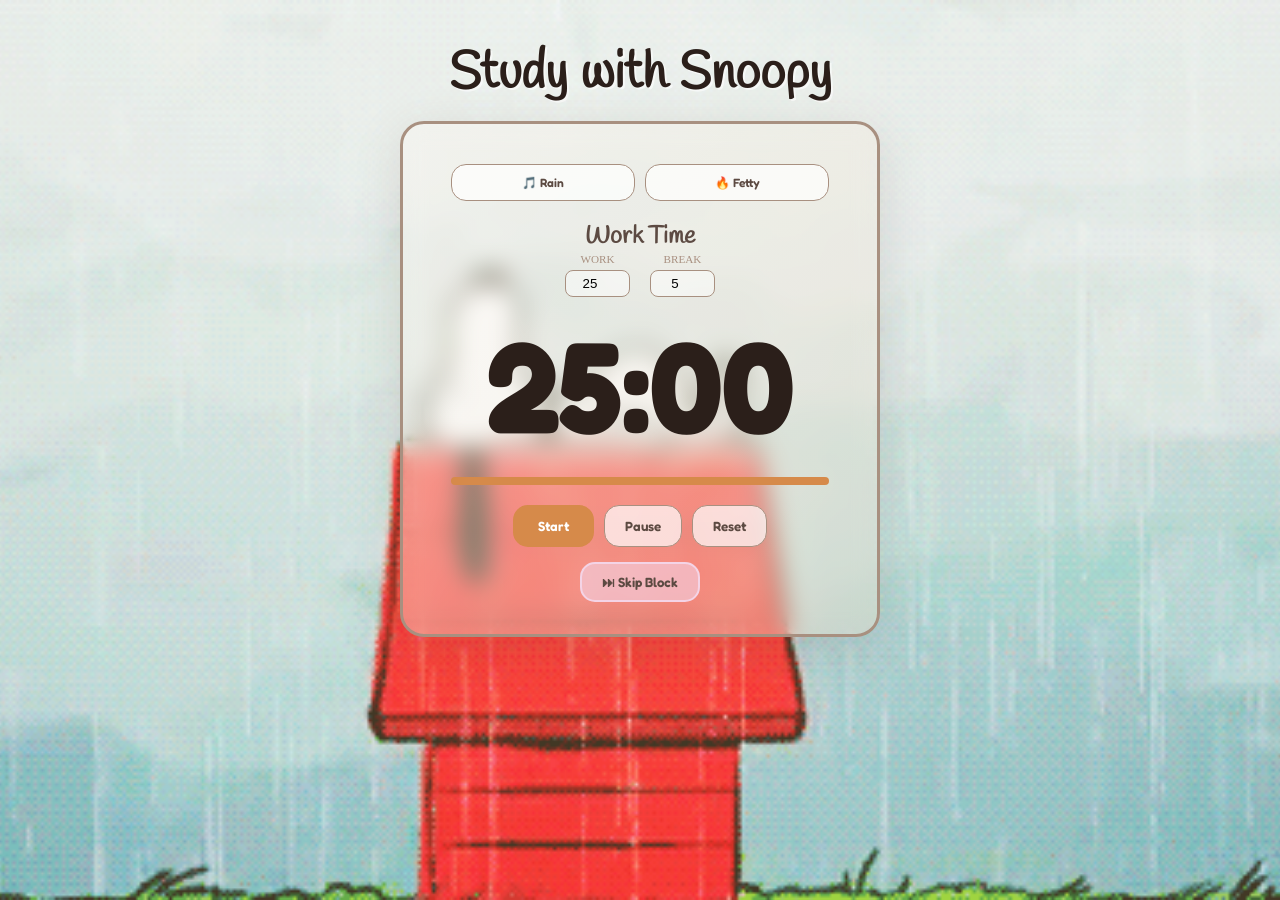
==== index.html @ 2018bc02 "Update index.html" ====
<!DOCTYPE html>
<html lang="en">
<head>
  <meta charset="UTF-8">
  <meta name="viewport" content="width=device-width, initial-scale=1.0">
  <title>Study with Snoopy — Pomodoro</title>
  <link href="https://fonts.googleapis.com/css2?family=Fredoka:wght@400;600;700&family=Handlee&display=swap" rel="stylesheet">
  <style>
    :root {
      --cream: #fdf8f3;
      --warm-tan: #e8dcc8;
      --soft-brown: #a89080;
      --dark-brown: #5c4a42;
      --snoopy-black: #2b1f1a;
      --puppy-pink: #f4d4e6;
      --sky-blue: #b8d8e8;
      --soft-gold: #d4b896;
      --accent-warm: #d68a4a;
      --text-dark: #4a3a32;
      --panel-shadow: rgba(92, 74, 66, 0.15);
    }

    * { box-sizing: border-box; margin: 0; padding: 0; }

    body {
      background-image: url('snoopy_lying_down_gif.gif');
      background-attachment: fixed;
      background-size: cover; 
      background-position: center;
      background-repeat: no-repeat;
    }

    body::before {
      content: '';
      position: fixed;
      inset: 0;
      background: rgba(255, 255, 255, 0.1);
      z-index: 1;
      pointer-events: none;
    }

    .page {
      position: relative;
      z-index: 20;
      display: flex;
      flex-direction: column;
      align-items: center;
      padding: 40px 20px 180px;
      min-height: 100vh;
    }

    .title-banner {
      font-family: 'Handlee', cursive;
      font-size: clamp(1.8rem, 5vw, 3.2rem);
      color: var(--snoopy-black);
      text-align: center;
      margin-bottom: 12px;
      text-shadow: 2px 2px 0 rgba(255, 255, 255, 0.6);
      font-weight: 700;
    }

    /* === TIMER PANEL === */
    .timer-panel {
      background: linear-gradient(135deg, rgba(253, 248, 243, 0.4) 0%, rgba(232, 220, 200, 0.4) 100%);
      border: 3px solid var(--soft-brown);
      border-radius: 24px;
      padding: 40px 48px 32px;
      box-shadow: 0 12px 48px var(--panel-shadow);
      text-align: center;
      width: min(480px, 95vw);
      backdrop-filter: blur(12px);
      -webkit-backdrop-filter: blur(12px);
      position: relative;
      animation: slideUp 0.6s ease-out;
    }

    @keyframes slideUp {
      from { opacity: 0; transform: translateY(20px); }
      to { opacity: 1; transform: translateY(0); }
    }

    .audio-row {
      display: flex;
      gap: 10px;
      margin-bottom: 20px;
    }

    .audio-row .btn {
      flex: 1;
      font-size: 0.75rem;
      padding: 10px 5px;
    }

    .timer-display {
      font-family: 'Fredoka', sans-serif;
      font-size: clamp(5rem, 16vw, 8rem);
      color: var(--snoopy-black);
      font-weight: 700;
      margin: 10px 0;
      font-variant-numeric: tabular-nums;
    }

    .controls {
      display: flex;
      gap: 10px;
      justify-content: center;
      margin-top: 20px;
    }

    .btn {
      font-family: 'Fredoka', sans-serif;
      font-weight: 600;
      border: none;
      border-radius: 15px;
      cursor: pointer;
      transition: all 0.2s ease;
    }

    .btn-primary {
      background: var(--accent-warm);
      color: white;
      padding: 12px 25px;
    }

    .btn-secondary {
      background: rgba(255, 255, 255, 0.7);
      color: var(--dark-brown);
      border: 1px solid var(--soft-brown);
      padding: 12px 20px;
    }

    .btn-skip {
      background: rgba(244, 212, 230, 0.6);
      color: var(--dark-brown);
      border: 2px solid var(--puppy-pink);
      padding: 10px 20px;
      margin-top: 15px;
    }

    .settings-row {
      display: flex;
      justify-content: center;
      gap: 20px;
      margin-bottom: 10px;
    }

    .input-group { display: flex; flex-direction: column; align-items: center; }
    .input-group label { font-size: 0.7rem; text-transform: uppercase; margin-bottom: 5px; color: var(--soft-brown); }
    .input-group input { width: 65px; padding: 5px; text-align: center; border-radius: 8px; border: 1px solid var(--soft-brown); background: rgba(255,255,255,0.5); }

    .progress-track { width: 100%; height: 8px; background: rgba(0,0,0,0.1); border-radius: 10px; margin: 15px 0; overflow: hidden; }
    .progress-fill { height: 100%; background: var(--accent-warm); width: 100%; transition: width 1s linear; }

    /* === GAME PANEL === */
    .game-panel {
      margin-top: 36px;
      background: linear-gradient(135deg, rgba(253, 248, 243, 0.4) 0%, rgba(232, 220, 200, 0.4) 100%);
      border: 3px solid var(--soft-brown);
      border-radius: 24px;
      padding: 24px;
      box-shadow: 0 12px 48px var(--panel-shadow);
      text-align: center;
      width: min(920px, 95vw);
      backdrop-filter: blur(12px);
      -webkit-backdrop-filter: blur(12px);
    }

    .hidden { display: none !important; }
  </style>
</head>
<body>

  <audio id="rain-sound" loop src="rain_sounds"></audio>
  <audio id="fetty-sound" loop src="fetty.mp3"></audio>

  <div class="page">
    <h1 class="title-banner">Study with Snoopy</h1>

    <div class="timer-panel">
      <div class="audio-row">
        <button class="btn btn-secondary" id="rain-btn">🎵 Rain</button>
        <button class="btn btn-secondary" id="fetty-btn">🔥 Fetty</button>
      </div>

      <div class="mode-label" id="mode-text" style="font-family: Handlee; font-weight: bold; font-size: 1.5rem; color: var(--dark-brown);">Work Time</div>

      <div class="settings-row" id="settings">
        <div class="input-group">
          <label>Work</label>
          <input type="number" id="work-input" value="25" min="1">
        </div>
        <div class="input-group">
          <label>Break</label>
          <input type="number" id="break-input" value="5" min="1">
        </div>
      </div>

      <div class="timer-display" id="timer-display">25:00</div>

      <div class="progress-track">
        <div class="progress-fill" id="progress-fill"></div>
      </div>

      <div class="controls">
        <button class="btn btn-primary" id="start-btn">Start</button>
        <button class="btn btn-secondary" id="pause-btn">Pause</button>
        <button class="btn btn-secondary" id="reset-btn">Reset</button>
      </div>

      <button class="btn btn-skip" id="skip-btn">⏭ Skip Block</button>
    </div>

    <div id="game-container" class="game-panel hidden">
      <h2 style="font-family: Handlee; margin-bottom: 15px; color: var(--dark-brown);">Break Time — Play Some Tetris!</h2>
      <iframe src="tetris.html" frameborder="0" width="800" height="850" id="tetris-frame"></iframe>
    </div>
  </div>

  <script>
    let timerInterval;
    let totalSeconds;
    let timeLeft;
    let isWorkMode = true;
    let isRunning = false;

    const display = document.getElementById('timer-display');
    const modeText = document.getElementById('mode-text');
    const workInput = document.getElementById('work-input');
    const breakInput = document.getElementById('break-input');
    const progressFill = document.getElementById('progress-fill');
    const gameContainer = document.getElementById('game-container');
    const settingsContainer = document.getElementById('settings');

    const rainSound = document.getElementById('rain-sound');
    const fettySound = document.getElementById('fetty-sound');
    const rainBtn = document.getElementById('rain-btn');
    const fettyBtn = document.getElementById('fetty-btn');

    function init() {
      totalSeconds = workInput.value * 60;
      timeLeft = totalSeconds;
      updateDisplay();
    }

    function updateDisplay() {
      let m = Math.floor(timeLeft / 60);
      let s = timeLeft % 60;
      display.textContent = `${String(m).padStart(2,'0')}:${String(s).padStart(2,'0')}`;
      const pct = totalSeconds > 0 ? (timeLeft / totalSeconds) * 100 : 0;
      progressFill.style.width = pct + '%';
    }

    function startTimer() {
      if (isRunning) return;
      isRunning = true;
      timerInterval = setInterval(() => {
        if (timeLeft > 0) {
          timeLeft--;
          updateDisplay();
        } else {
          clearInterval(timerInterval);
          isRunning = false;
          switchMode();
        }
      }, 1000);
    }

    function switchMode() {
      isWorkMode = !isWorkMode;
      if (isWorkMode) {
        modeText.textContent = 'Work Time';
        totalSeconds = workInput.value * 60;
        gameContainer.classList.add('hidden');
        settingsContainer.classList.remove('hidden');
      } else {
        modeText.textContent = 'Break Time!';
        totalSeconds = breakInput.value * 60;
        gameContainer.classList.remove('hidden');
        settingsContainer.classList.add('hidden');
      }
      timeLeft = totalSeconds;
      updateDisplay();
      startTimer();
    }

    // Audio Logic
    function toggleAudio(audio, btn, label) {
      if (audio.paused) {
        audio.play();
        btn.textContent = '⏸ ' + label;
        btn.style.background = 'var(--sky-blue)';
      } else {
        audio.pause();
        btn.textContent = '🎵 ' + label;
        btn.style.background = 'rgba(255, 255, 255, 0.7)';
      }
    }

    rainBtn.addEventListener('click', () => toggleAudio(rainSound, rainBtn, 'Rain'));
    fettyBtn.addEventListener('click', () => toggleAudio(fettySound, fettyBtn, 'Fetty'));

    document.getElementById('start-btn').addEventListener('click', startTimer);
    document.getElementById('pause-btn').addEventListener('click', () => { clearInterval(timerInterval); isRunning = false; });
    document.getElementById('reset-btn').addEventListener('click', () => {
      clearInterval(timerInterval);
      isRunning = false;
      timeLeft = isWorkMode ? workInput.value * 60 : breakInput.value * 60;
      totalSeconds = timeLeft;
      updateDisplay();
    });
    document.getElementById('skip-btn').addEventListener('click', () => {
      clearInterval(timerInterval);
      isRunning = false;
      switchMode();
    });

    init();
  </script>
</body>
</html>
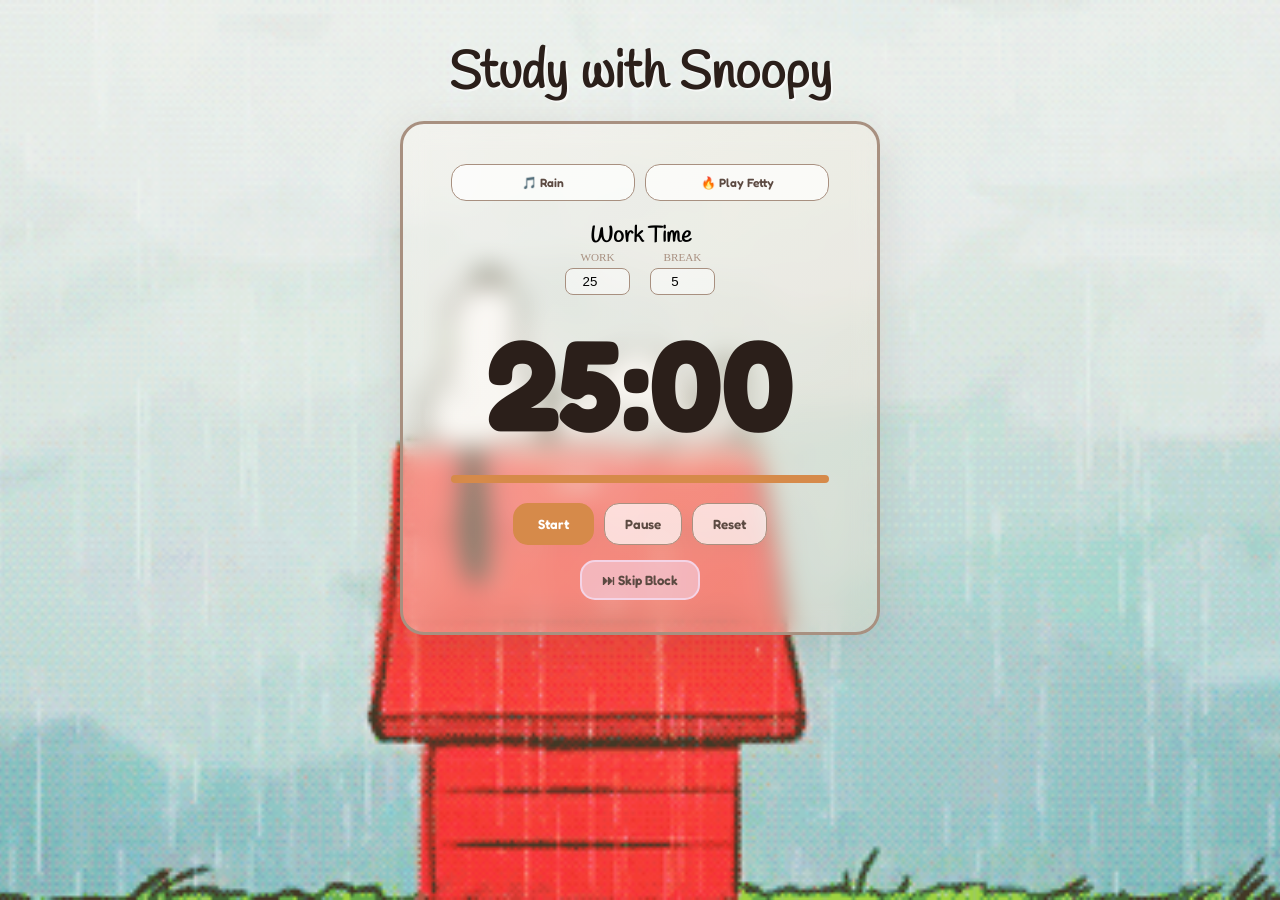
==== commit 7b145d41: "Update index.html" ====
--- a/index.html
+++ b/index.html
@@ -30,6 +30,7 @@
       background-repeat: no-repeat;
     }
 
+    /* Subtle overlay to help contrast */
     body::before {
       content: '';
       position: fixed;
@@ -59,19 +60,28 @@
       font-weight: 700;
     }
 
-    /* === TIMER PANEL === */
-    .timer-panel {
+    /* === PANELS (40% Opacity) === */
+    .timer-panel, .game-panel {
       background: linear-gradient(135deg, rgba(253, 248, 243, 0.4) 0%, rgba(232, 220, 200, 0.4) 100%);
       border: 3px solid var(--soft-brown);
       border-radius: 24px;
-      padding: 40px 48px 32px;
       box-shadow: 0 12px 48px var(--panel-shadow);
       text-align: center;
-      width: min(480px, 95vw);
       backdrop-filter: blur(12px);
       -webkit-backdrop-filter: blur(12px);
       position: relative;
       animation: slideUp 0.6s ease-out;
+    }
+
+    .timer-panel {
+      padding: 40px 48px 32px;
+      width: min(480px, 95vw);
+    }
+
+    .game-panel {
+      margin-top: 36px;
+      padding: 24px;
+      width: min(920px, 95vw);
     }
 
     @keyframes slideUp {
@@ -116,26 +126,9 @@
       transition: all 0.2s ease;
     }
 
-    .btn-primary {
-      background: var(--accent-warm);
-      color: white;
-      padding: 12px 25px;
-    }
-
-    .btn-secondary {
-      background: rgba(255, 255, 255, 0.7);
-      color: var(--dark-brown);
-      border: 1px solid var(--soft-brown);
-      padding: 12px 20px;
-    }
-
-    .btn-skip {
-      background: rgba(244, 212, 230, 0.6);
-      color: var(--dark-brown);
-      border: 2px solid var(--puppy-pink);
-      padding: 10px 20px;
-      margin-top: 15px;
-    }
+    .btn-primary { background: var(--accent-warm); color: white; padding: 12px 25px; }
+    .btn-secondary { background: rgba(255, 255, 255, 0.7); color: var(--dark-brown); border: 1px solid var(--soft-brown); padding: 12px 20px; }
+    .btn-skip { background: rgba(244, 212, 230, 0.6); color: var(--dark-brown); border: 2px solid var(--puppy-pink); padding: 10px 20px; margin-top: 15px; }
 
     .settings-row {
       display: flex;
@@ -150,27 +143,13 @@
 
     .progress-track { width: 100%; height: 8px; background: rgba(0,0,0,0.1); border-radius: 10px; margin: 15px 0; overflow: hidden; }
     .progress-fill { height: 100%; background: var(--accent-warm); width: 100%; transition: width 1s linear; }
-
-    /* === GAME PANEL === */
-    .game-panel {
-      margin-top: 36px;
-      background: linear-gradient(135deg, rgba(253, 248, 243, 0.4) 0%, rgba(232, 220, 200, 0.4) 100%);
-      border: 3px solid var(--soft-brown);
-      border-radius: 24px;
-      padding: 24px;
-      box-shadow: 0 12px 48px var(--panel-shadow);
-      text-align: center;
-      width: min(920px, 95vw);
-      backdrop-filter: blur(12px);
-      -webkit-backdrop-filter: blur(12px);
-    }
 
     .hidden { display: none !important; }
   </style>
 </head>
 <body>
 
-  <audio id="rain-sound" loop src="rain_sounds"></audio>
+  <audio id="rain-sound" loop src="https://www.soundhelix.com/examples/mp3/SoundHelix-Song-1.mp3"></audio>
   <audio id="fetty-sound" loop src="fetty.mp3"></audio>
 
   <div class="page">
@@ -179,19 +158,19 @@
     <div class="timer-panel">
       <div class="audio-row">
         <button class="btn btn-secondary" id="rain-btn">🎵 Rain</button>
-        <button class="btn btn-secondary" id="fetty-btn">🔥 Fetty</button>
-      </div>
-
-      <div class="mode-label" id="mode-text" style="font-family: Handlee; font-weight: bold; font-size: 1.5rem; color: var(--dark-brown);">Work Time</div>
+        <button class="btn btn-secondary" id="fetty-btn">🔥 Play Fetty</button>
+      </div>
+
+      <div class="mode-label" id="mode-text" style="font-family: Handlee; font-weight: bold; font-size: 1.4rem;">Work Time</div>
 
       <div class="settings-row" id="settings">
         <div class="input-group">
           <label>Work</label>
-          <input type="number" id="work-input" value="25" min="1">
+          <input type="number" id="work-input" value="25">
         </div>
         <div class="input-group">
           <label>Break</label>
-          <input type="number" id="break-input" value="5" min="1">
+          <input type="number" id="break-input" value="5">
         </div>
       </div>
 
@@ -211,17 +190,13 @@
     </div>
 
     <div id="game-container" class="game-panel hidden">
-      <h2 style="font-family: Handlee; margin-bottom: 15px; color: var(--dark-brown);">Break Time — Play Some Tetris!</h2>
-      <iframe src="tetris.html" frameborder="0" width="800" height="850" id="tetris-frame"></iframe>
+      <h2 style="font-family: Handlee; margin-bottom: 10px;">Break Time!</h2>
+      <iframe src="tetris.html" id="tetris-frame" frameborder="0" width="800" height="850"></iframe>
     </div>
   </div>
 
   <script>
-    let timerInterval;
-    let totalSeconds;
-    let timeLeft;
-    let isWorkMode = true;
-    let isRunning = false;
+    let timerInterval, totalSeconds, timeLeft, isWorkMode = true, isRunning = false;
 
     const display = document.getElementById('timer-display');
     const modeText = document.getElementById('mode-text');
@@ -236,18 +211,10 @@
     const rainBtn = document.getElementById('rain-btn');
     const fettyBtn = document.getElementById('fetty-btn');
 
-    function init() {
-      totalSeconds = workInput.value * 60;
-      timeLeft = totalSeconds;
-      updateDisplay();
-    }
-
     function updateDisplay() {
-      let m = Math.floor(timeLeft / 60);
-      let s = timeLeft % 60;
+      let m = Math.floor(timeLeft / 60), s = timeLeft % 60;
       display.textContent = `${String(m).padStart(2,'0')}:${String(s).padStart(2,'0')}`;
-      const pct = totalSeconds > 0 ? (timeLeft / totalSeconds) * 100 : 0;
-      progressFill.style.width = pct + '%';
+      progressFill.style.width = (timeLeft / totalSeconds) * 100 + '%';
     }
 
     function startTimer() {
@@ -266,24 +233,27 @@
     }
 
     function switchMode() {
-      isWorkMode = !isWorkMode;
-      if (isWorkMode) {
-        modeText.textContent = 'Work Time';
-        totalSeconds = workInput.value * 60;
-        gameContainer.classList.add('hidden');
-        settingsContainer.classList.remove('hidden');
-      } else {
-        modeText.textContent = 'Break Time!';
-        totalSeconds = breakInput.value * 60;
-        gameContainer.classList.remove('hidden');
-        settingsContainer.classList.add('hidden');
-      }
-      timeLeft = totalSeconds;
-      updateDisplay();
-      startTimer();
-    }
-
-    // Audio Logic
+        isWorkMode = !isWorkMode;
+        const tetrisFrame = document.getElementById('tetris-frame');
+        
+        if (isWorkMode) {
+            modeText.textContent = 'Work Time';
+            totalSeconds = workInput.value * 60;
+            gameContainer.classList.add('hidden');
+            settingsContainer.classList.remove('hidden');
+            // Reset the game source so it's fresh for next time
+            tetrisFrame.src = "tetris.html"; 
+        } else {
+            modeText.textContent = 'Break Time!';
+            totalSeconds = breakInput.value * 60;
+            gameContainer.classList.remove('hidden');
+            settingsContainer.classList.add('hidden');
+        }
+        timeLeft = totalSeconds;
+        updateDisplay();
+        startTimer();
+    }
+
     function toggleAudio(audio, btn, label) {
       if (audio.paused) {
         audio.play();
@@ -297,24 +267,22 @@
     }
 
     rainBtn.addEventListener('click', () => toggleAudio(rainSound, rainBtn, 'Rain'));
-    fettyBtn.addEventListener('click', () => toggleAudio(fettySound, fettyBtn, 'Fetty'));
+    fettyBtn.addEventListener('click', () => toggleAudio(fettySound, fettyBtn, 'Play Fetty'));
 
     document.getElementById('start-btn').addEventListener('click', startTimer);
     document.getElementById('pause-btn').addEventListener('click', () => { clearInterval(timerInterval); isRunning = false; });
     document.getElementById('reset-btn').addEventListener('click', () => {
-      clearInterval(timerInterval);
-      isRunning = false;
+      clearInterval(timerInterval); isRunning = false;
       timeLeft = isWorkMode ? workInput.value * 60 : breakInput.value * 60;
       totalSeconds = timeLeft;
       updateDisplay();
     });
-    document.getElementById('skip-btn').addEventListener('click', () => {
-      clearInterval(timerInterval);
-      isRunning = false;
-      switchMode();
-    });
-
-    init();
+    document.getElementById('skip-btn').addEventListener('click', switchMode);
+
+    // Initial setup
+    totalSeconds = workInput.value * 60;
+    timeLeft = totalSeconds;
+    updateDisplay();
   </script>
 </body>
 </html>
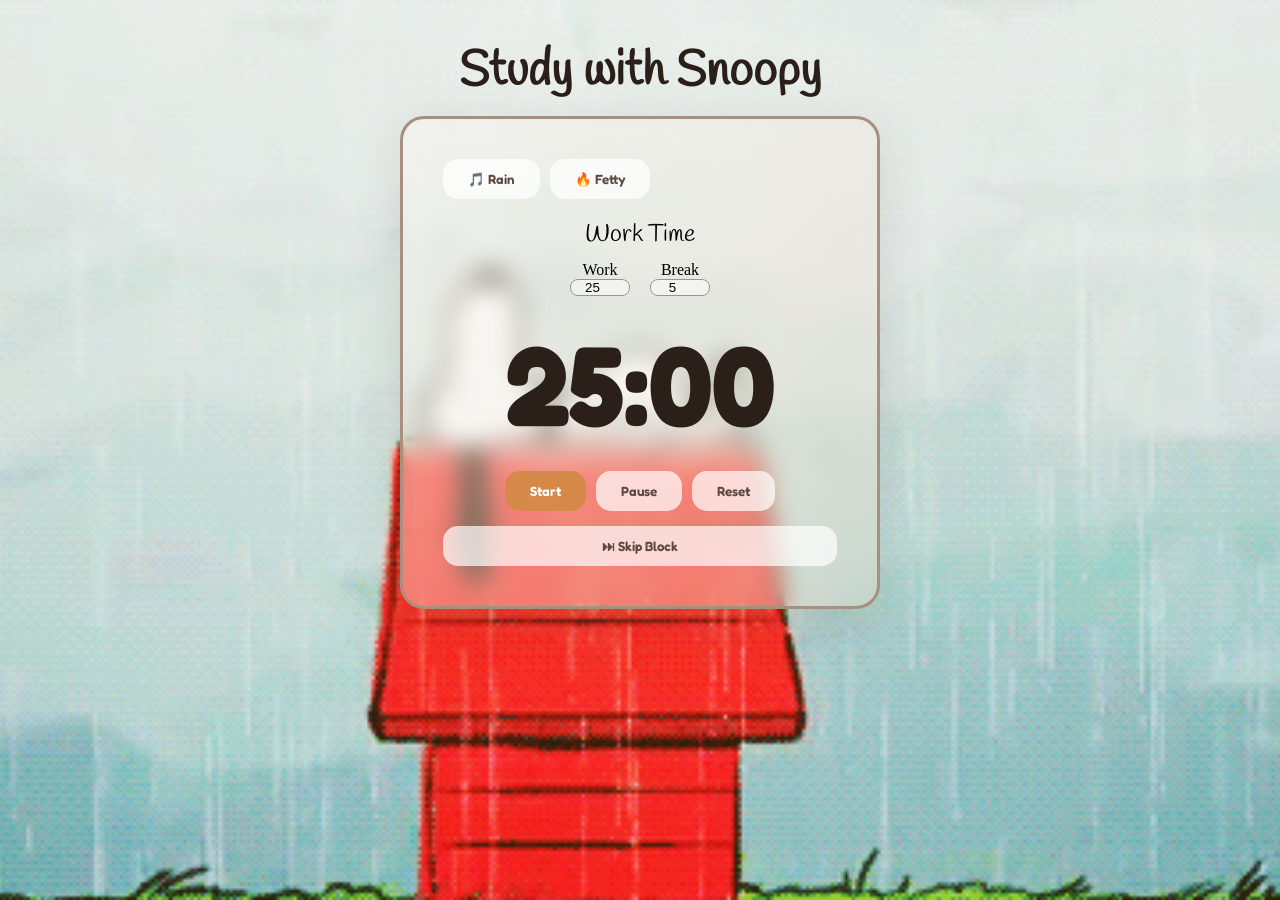
==== commit 1a97aaf9: "Update index.html" ====
--- a/index.html
+++ b/index.html
@@ -7,142 +7,40 @@
   <link href="https://fonts.googleapis.com/css2?family=Fredoka:wght@400;600;700&family=Handlee&display=swap" rel="stylesheet">
   <style>
     :root {
-      --cream: #fdf8f3;
-      --warm-tan: #e8dcc8;
-      --soft-brown: #a89080;
-      --dark-brown: #5c4a42;
-      --snoopy-black: #2b1f1a;
-      --puppy-pink: #f4d4e6;
-      --sky-blue: #b8d8e8;
-      --soft-gold: #d4b896;
-      --accent-warm: #d68a4a;
-      --text-dark: #4a3a32;
-      --panel-shadow: rgba(92, 74, 66, 0.15);
+      --cream: #fdf8f3; --warm-tan: #e8dcc8; --soft-brown: #a89080;
+      --dark-brown: #5c4a42; --snoopy-black: #2b1f1a; --puppy-pink: #f4d4e6;
+      --sky-blue: #b8d8e8; --accent-warm: #d68a4a; --panel-shadow: rgba(92, 74, 66, 0.15);
     }
 
     * { box-sizing: border-box; margin: 0; padding: 0; }
-
     body {
       background-image: url('snoopy_lying_down_gif.gif');
-      background-attachment: fixed;
-      background-size: cover; 
-      background-position: center;
-      background-repeat: no-repeat;
+      background-attachment: fixed; background-size: cover; background-position: center;
     }
 
-    /* Subtle overlay to help contrast */
-    body::before {
-      content: '';
-      position: fixed;
-      inset: 0;
-      background: rgba(255, 255, 255, 0.1);
-      z-index: 1;
-      pointer-events: none;
+    .page { position: relative; z-index: 20; display: flex; flex-direction: column; align-items: center; padding: 40px 20px; min-height: 100vh; }
+    .title-banner { font-family: 'Handlee'; font-size: 3rem; color: var(--snoopy-black); margin-bottom: 12px; }
+
+    /* 40% OPACITY PANELS */
+    .timer-panel, .game-panel {
+      background: linear-gradient(135deg, rgba(253, 248, 243, 0.4) 0%, rgba(232, 220, 200, 0.4) 100%);
+      border: 3px solid var(--soft-brown); border-radius: 24px;
+      backdrop-filter: blur(12px); -webkit-backdrop-filter: blur(12px);
+      box-shadow: 0 12px 48px var(--panel-shadow); text-align: center;
     }
 
-    .page {
-      position: relative;
-      z-index: 20;
-      display: flex;
-      flex-direction: column;
-      align-items: center;
-      padding: 40px 20px 180px;
-      min-height: 100vh;
-    }
+    .timer-panel { padding: 40px; width: 480px; }
+    .game-panel { margin-top: 30px; padding: 20px; width: 900px; }
 
-    .title-banner {
-      font-family: 'Handlee', cursive;
-      font-size: clamp(1.8rem, 5vw, 3.2rem);
-      color: var(--snoopy-black);
-      text-align: center;
-      margin-bottom: 12px;
-      text-shadow: 2px 2px 0 rgba(255, 255, 255, 0.6);
-      font-weight: 700;
-    }
+    .timer-display { font-family: 'Fredoka'; font-size: 7rem; font-weight: 700; color: var(--snoopy-black); }
+    .controls { display: flex; gap: 10px; justify-content: center; margin-top: 20px; }
+    .btn { font-family: 'Fredoka'; font-weight: 600; border: none; border-radius: 15px; cursor: pointer; padding: 12px 25px; }
+    .btn-primary { background: var(--accent-warm); color: white; }
+    .btn-secondary { background: rgba(255,255,255,0.7); color: var(--dark-brown); }
 
-    /* === PANELS (40% Opacity) === */
-    .timer-panel, .game-panel {
-      background: linear-gradient(135deg, rgba(253, 248, 243, 0.4) 0%, rgba(232, 220, 200, 0.4) 100%);
-      border: 3px solid var(--soft-brown);
-      border-radius: 24px;
-      box-shadow: 0 12px 48px var(--panel-shadow);
-      text-align: center;
-      backdrop-filter: blur(12px);
-      -webkit-backdrop-filter: blur(12px);
-      position: relative;
-      animation: slideUp 0.6s ease-out;
-    }
-
-    .timer-panel {
-      padding: 40px 48px 32px;
-      width: min(480px, 95vw);
-    }
-
-    .game-panel {
-      margin-top: 36px;
-      padding: 24px;
-      width: min(920px, 95vw);
-    }
-
-    @keyframes slideUp {
-      from { opacity: 0; transform: translateY(20px); }
-      to { opacity: 1; transform: translateY(0); }
-    }
-
-    .audio-row {
-      display: flex;
-      gap: 10px;
-      margin-bottom: 20px;
-    }
-
-    .audio-row .btn {
-      flex: 1;
-      font-size: 0.75rem;
-      padding: 10px 5px;
-    }
-
-    .timer-display {
-      font-family: 'Fredoka', sans-serif;
-      font-size: clamp(5rem, 16vw, 8rem);
-      color: var(--snoopy-black);
-      font-weight: 700;
-      margin: 10px 0;
-      font-variant-numeric: tabular-nums;
-    }
-
-    .controls {
-      display: flex;
-      gap: 10px;
-      justify-content: center;
-      margin-top: 20px;
-    }
-
-    .btn {
-      font-family: 'Fredoka', sans-serif;
-      font-weight: 600;
-      border: none;
-      border-radius: 15px;
-      cursor: pointer;
-      transition: all 0.2s ease;
-    }
-
-    .btn-primary { background: var(--accent-warm); color: white; padding: 12px 25px; }
-    .btn-secondary { background: rgba(255, 255, 255, 0.7); color: var(--dark-brown); border: 1px solid var(--soft-brown); padding: 12px 20px; }
-    .btn-skip { background: rgba(244, 212, 230, 0.6); color: var(--dark-brown); border: 2px solid var(--puppy-pink); padding: 10px 20px; margin-top: 15px; }
-
-    .settings-row {
-      display: flex;
-      justify-content: center;
-      gap: 20px;
-      margin-bottom: 10px;
-    }
-
+    .settings-row { display: flex; justify-content: center; gap: 20px; margin-bottom: 20px; }
     .input-group { display: flex; flex-direction: column; align-items: center; }
-    .input-group label { font-size: 0.7rem; text-transform: uppercase; margin-bottom: 5px; color: var(--soft-brown); }
-    .input-group input { width: 65px; padding: 5px; text-align: center; border-radius: 8px; border: 1px solid var(--soft-brown); background: rgba(255,255,255,0.5); }
-
-    .progress-track { width: 100%; height: 8px; background: rgba(0,0,0,0.1); border-radius: 10px; margin: 15px 0; overflow: hidden; }
-    .progress-fill { height: 100%; background: var(--accent-warm); width: 100%; transition: width 1s linear; }
+    .input-group input { width: 60px; text-align: center; border-radius: 8px; border: 1px solid var(--soft-brown); background: rgba(255,255,255,0.5); }
 
     .hidden { display: none !important; }
   </style>
@@ -156,93 +54,56 @@
     <h1 class="title-banner">Study with Snoopy</h1>
 
     <div class="timer-panel">
-      <div class="audio-row">
+      <div style="display:flex; gap:10px; margin-bottom:20px;">
         <button class="btn btn-secondary" id="rain-btn">🎵 Rain</button>
-        <button class="btn btn-secondary" id="fetty-btn">🔥 Play Fetty</button>
+        <button class="btn btn-secondary" id="fetty-btn">🔥 Fetty</button>
       </div>
 
-      <div class="mode-label" id="mode-text" style="font-family: Handlee; font-weight: bold; font-size: 1.4rem;">Work Time</div>
+      <div id="mode-text" style="font-family:Handlee; font-size:1.5rem; margin-bottom:10px;">Work Time</div>
 
       <div class="settings-row" id="settings">
-        <div class="input-group">
-          <label>Work</label>
-          <input type="number" id="work-input" value="25">
-        </div>
-        <div class="input-group">
-          <label>Break</label>
-          <input type="number" id="break-input" value="5">
-        </div>
+        <div class="input-group"><label>Work</label><input type="number" id="work-input" value="25"></div>
+        <div class="input-group"><label>Break</label><input type="number" id="break-input" value="5"></div>
       </div>
 
       <div class="timer-display" id="timer-display">25:00</div>
-
-      <div class="progress-track">
-        <div class="progress-fill" id="progress-fill"></div>
-      </div>
 
       <div class="controls">
         <button class="btn btn-primary" id="start-btn">Start</button>
         <button class="btn btn-secondary" id="pause-btn">Pause</button>
         <button class="btn btn-secondary" id="reset-btn">Reset</button>
       </div>
-
-      <button class="btn btn-skip" id="skip-btn">⏭ Skip Block</button>
+      <button class="btn btn-secondary" style="margin-top:15px; width:100%;" id="skip-btn">⏭ Skip Block</button>
     </div>
 
     <div id="game-container" class="game-panel hidden">
-      <h2 style="font-family: Handlee; margin-bottom: 10px;">Break Time!</h2>
-      <iframe src="tetris.html" id="tetris-frame" frameborder="0" width="800" height="850"></iframe>
+      <iframe src="tetris.html" id="tetris-frame" frameborder="0" width="850" height="700"></iframe>
     </div>
   </div>
 
   <script>
     let timerInterval, totalSeconds, timeLeft, isWorkMode = true, isRunning = false;
-
     const display = document.getElementById('timer-display');
     const modeText = document.getElementById('mode-text');
     const workInput = document.getElementById('work-input');
     const breakInput = document.getElementById('break-input');
-    const progressFill = document.getElementById('progress-fill');
     const gameContainer = document.getElementById('game-container');
     const settingsContainer = document.getElementById('settings');
-
-    const rainSound = document.getElementById('rain-sound');
-    const fettySound = document.getElementById('fetty-sound');
-    const rainBtn = document.getElementById('rain-btn');
-    const fettyBtn = document.getElementById('fetty-btn');
 
     function updateDisplay() {
       let m = Math.floor(timeLeft / 60), s = timeLeft % 60;
       display.textContent = `${String(m).padStart(2,'0')}:${String(s).padStart(2,'0')}`;
-      progressFill.style.width = (timeLeft / totalSeconds) * 100 + '%';
-    }
-
-    function startTimer() {
-      if (isRunning) return;
-      isRunning = true;
-      timerInterval = setInterval(() => {
-        if (timeLeft > 0) {
-          timeLeft--;
-          updateDisplay();
-        } else {
-          clearInterval(timerInterval);
-          isRunning = false;
-          switchMode();
-        }
-      }, 1000);
     }
 
     function switchMode() {
         isWorkMode = !isWorkMode;
         const tetrisFrame = document.getElementById('tetris-frame');
-        
         if (isWorkMode) {
             modeText.textContent = 'Work Time';
             totalSeconds = workInput.value * 60;
             gameContainer.classList.add('hidden');
             settingsContainer.classList.remove('hidden');
-            // Reset the game source so it's fresh for next time
-            tetrisFrame.src = "tetris.html"; 
+            tetrisFrame.src = "tetris.html"; // Reset for next break
         } else {
             modeText.textContent = 'Break Time!';
             totalSeconds = breakInput.value * 60;
@@ -254,34 +115,33 @@
         startTimer();
     }
 
-    function toggleAudio(audio, btn, label) {
-      if (audio.paused) {
-        audio.play();
-        btn.textContent = '⏸ ' + label;
-        btn.style.background = 'var(--sky-blue)';
-      } else {
-        audio.pause();
-        btn.textContent = '🎵 ' + label;
-        btn.style.background = 'rgba(255, 255, 255, 0.7)';
-      }
+    function startTimer() {
+      if (isRunning) return; isRunning = true;
+      timerInterval = setInterval(() => {
+        if (timeLeft > 0) { timeLeft--; updateDisplay(); } 
+        else { clearInterval(timerInterval); isRunning = false; switchMode(); }
+      }, 1000);
     }
 
-    rainBtn.addEventListener('click', () => toggleAudio(rainSound, rainBtn, 'Rain'));
-    fettyBtn.addEventListener('click', () => toggleAudio(fettySound, fettyBtn, 'Play Fetty'));
+    // Audio handlers
+    document.getElementById('rain-btn').onclick = () => { 
+        const a = document.getElementById('rain-sound'); 
+        a.paused ? a.play() : a.pause(); 
+    };
+    document.getElementById('fetty-btn').onclick = () => { 
+        const a = document.getElementById('fetty-sound'); 
+        a.paused ? a.play() : a.pause(); 
+    };
 
-    document.getElementById('start-btn').addEventListener('click', startTimer);
-    document.getElementById('pause-btn').addEventListener('click', () => { clearInterval(timerInterval); isRunning = false; });
-    document.getElementById('reset-btn').addEventListener('click', () => {
-      clearInterval(timerInterval); isRunning = false;
-      timeLeft = isWorkMode ? workInput.value * 60 : breakInput.value * 60;
-      totalSeconds = timeLeft;
-      updateDisplay();
-    });
-    document.getElementById('skip-btn').addEventListener('click', switchMode);
+    document.getElementById('start-btn').onclick = startTimer;
+    document.getElementById('pause-btn').onclick = () => { clearInterval(timerInterval); isRunning = false; };
+    document.getElementById('reset-btn').onclick = () => { 
+        clearInterval(timerInterval); isRunning = false; 
+        timeLeft = workInput.value * 60; updateDisplay(); 
+    };
+    document.getElementById('skip-btn').onclick = switchMode;
 
-    // Initial setup
-    totalSeconds = workInput.value * 60;
-    timeLeft = totalSeconds;
+    timeLeft = workInput.value * 60; totalSeconds = timeLeft;
     updateDisplay();
   </script>
 </body>
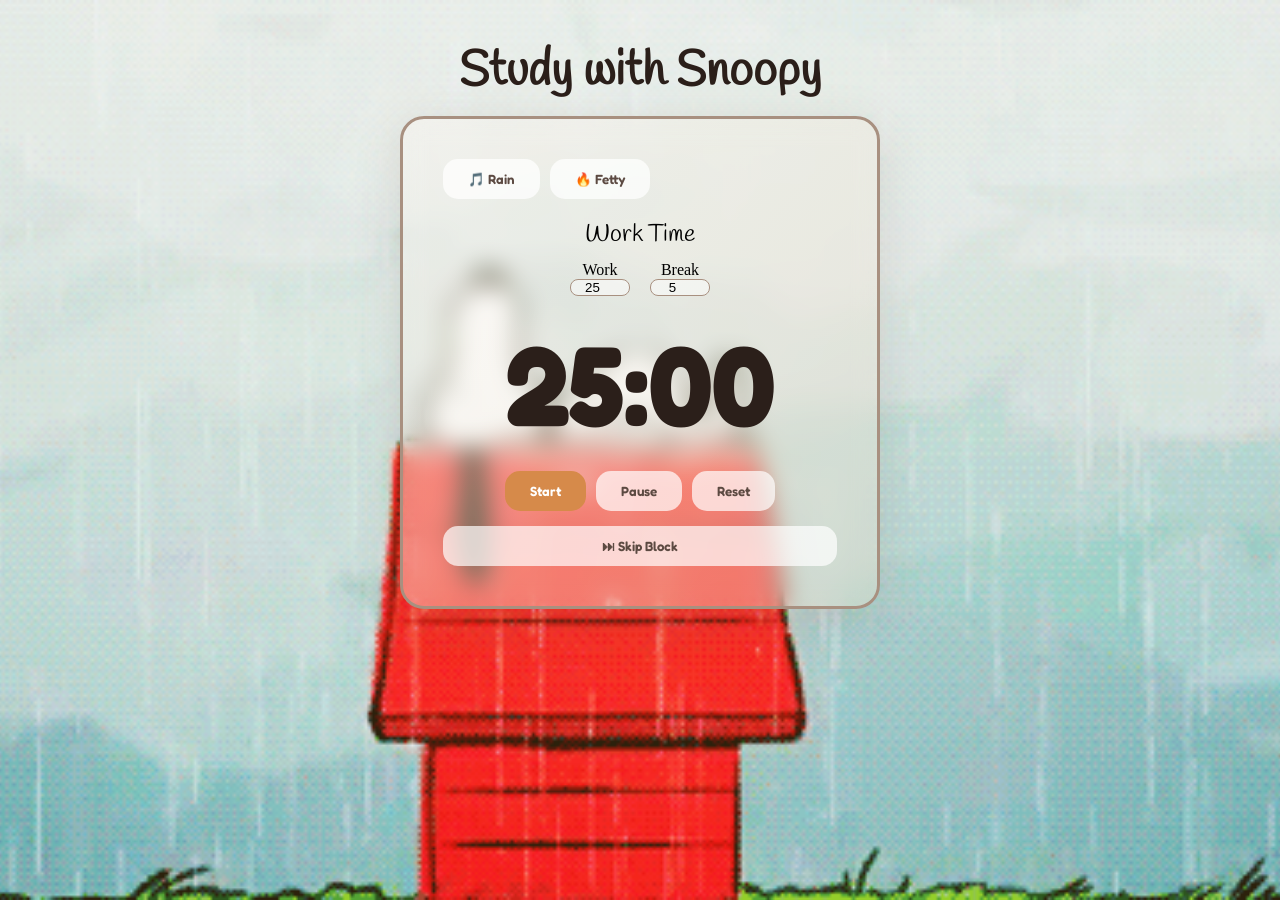
==== commit 54e06f8f: "Update index.html" ====
--- a/index.html
+++ b/index.html
@@ -47,7 +47,7 @@
 </head>
 <body>
 
-  <audio id="rain-sound" loop src="https://www.soundhelix.com/examples/mp3/SoundHelix-Song-1.mp3"></audio>
+  <audio id="rain-sound" loop src="rain_sounds.mp3"></audio>
   <audio id="fetty-sound" loop src="fetty.mp3"></audio>
 
   <div class="page">
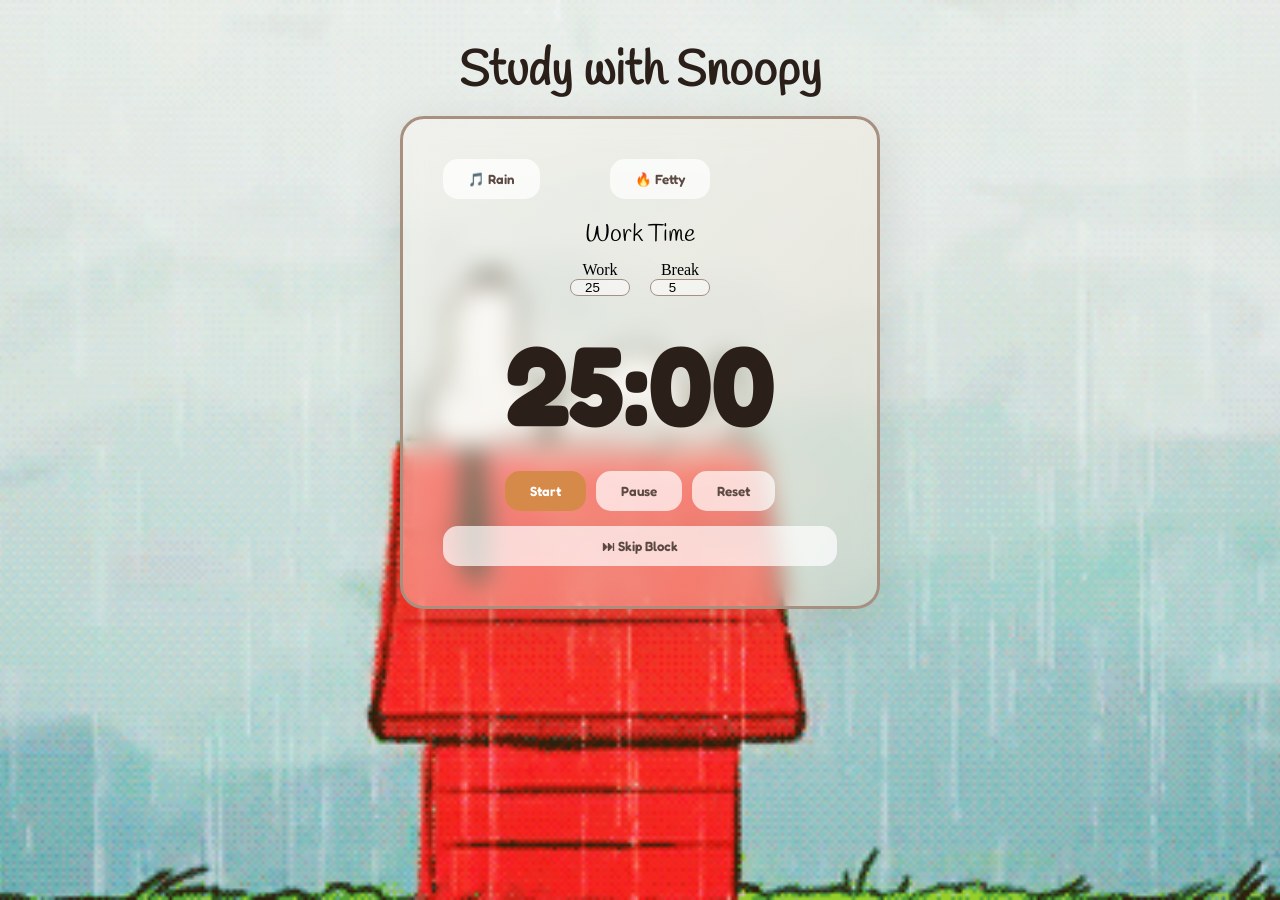
==== commit 1ce1a2ef: "Update index.html" ====
--- a/index.html
+++ b/index.html
@@ -54,7 +54,7 @@
     <h1 class="title-banner">Study with Snoopy</h1>
 
     <div class="timer-panel">
-      <div style="display:flex; gap:10px; margin-bottom:20px;">
+      <div style="display:flex; gap:70px; margin-bottom:20px;">
         <button class="btn btn-secondary" id="rain-btn">🎵 Rain</button>
         <button class="btn btn-secondary" id="fetty-btn">🔥 Fetty</button>
       </div>
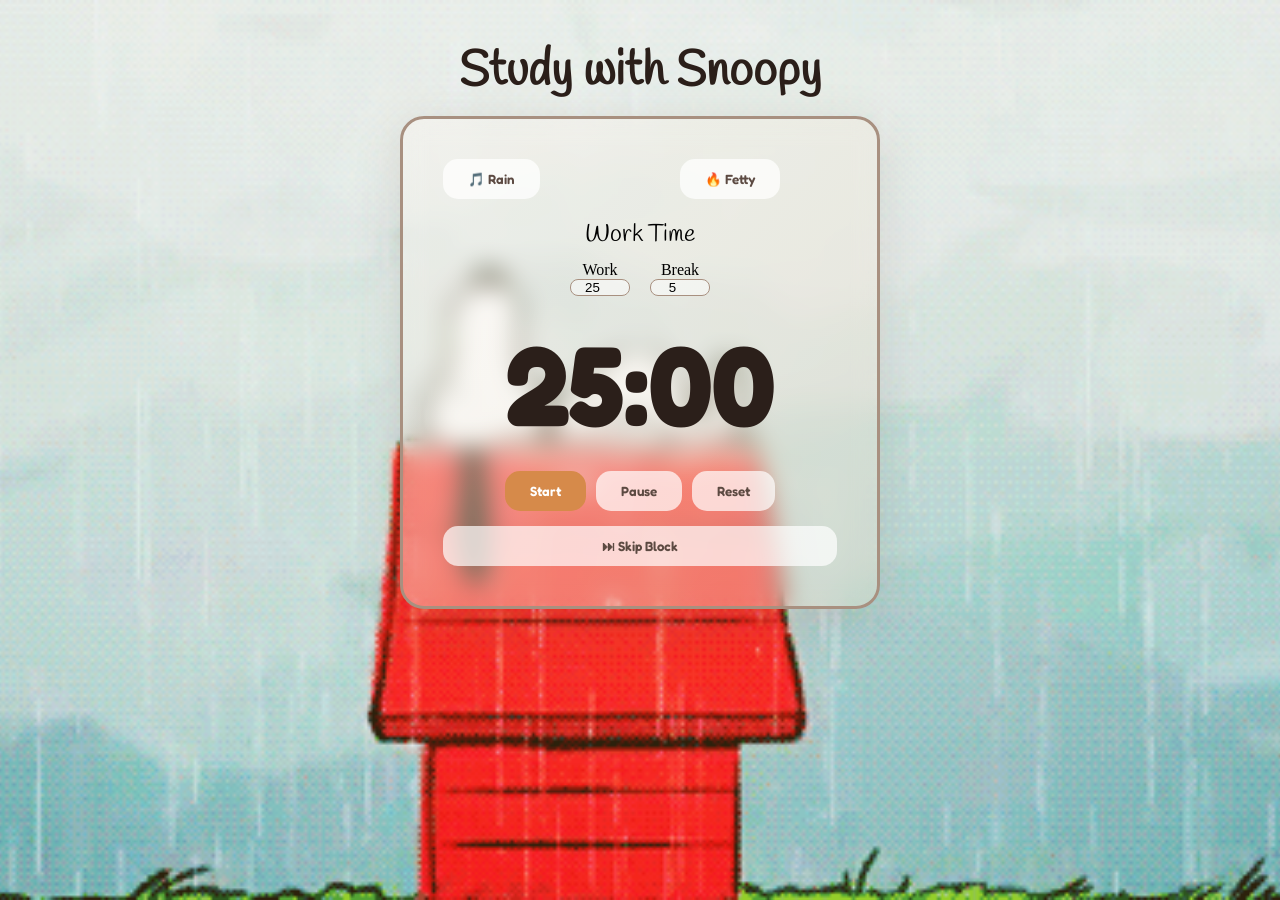
==== commit 8e3a0b34: "Update index.html" ====
--- a/index.html
+++ b/index.html
@@ -54,7 +54,7 @@
     <h1 class="title-banner">Study with Snoopy</h1>
 
     <div class="timer-panel">
-      <div style="display:flex; gap:70px; margin-bottom:20px;">
+      <div style="display:flex; gap:140px; margin-bottom:20px;">
         <button class="btn btn-secondary" id="rain-btn">🎵 Rain</button>
         <button class="btn btn-secondary" id="fetty-btn">🔥 Fetty</button>
       </div>
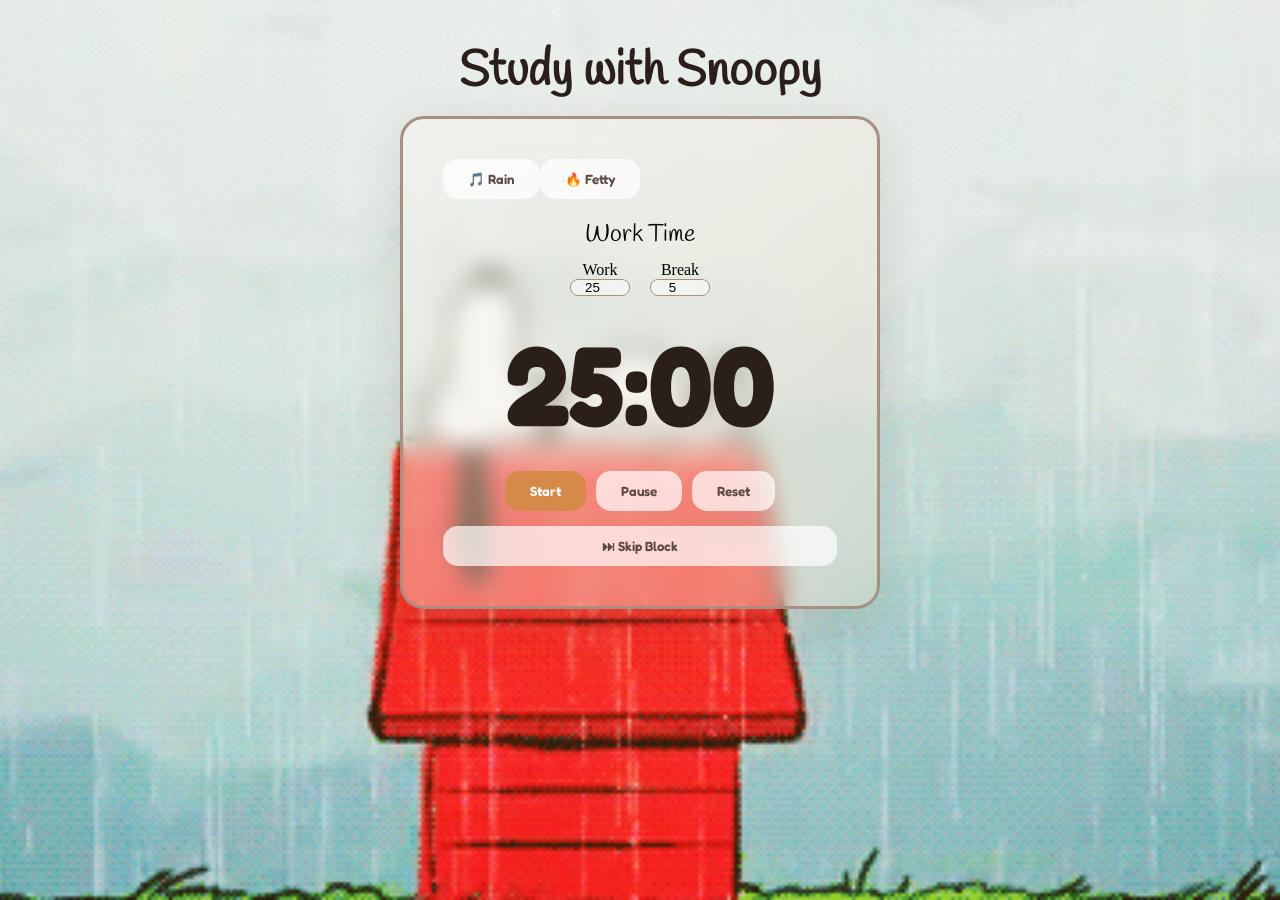
==== commit ad5bb0be: "Update index.html" ====
--- a/index.html
+++ b/index.html
@@ -54,7 +54,7 @@
     <h1 class="title-banner">Study with Snoopy</h1>
 
     <div class="timer-panel">
-      <div style="display:flex; gap:140px; margin-bottom:20px;">
+      <div style="display:flex; gap:175x; margin-bottom:20px;">
         <button class="btn btn-secondary" id="rain-btn">🎵 Rain</button>
         <button class="btn btn-secondary" id="fetty-btn">🔥 Fetty</button>
       </div>
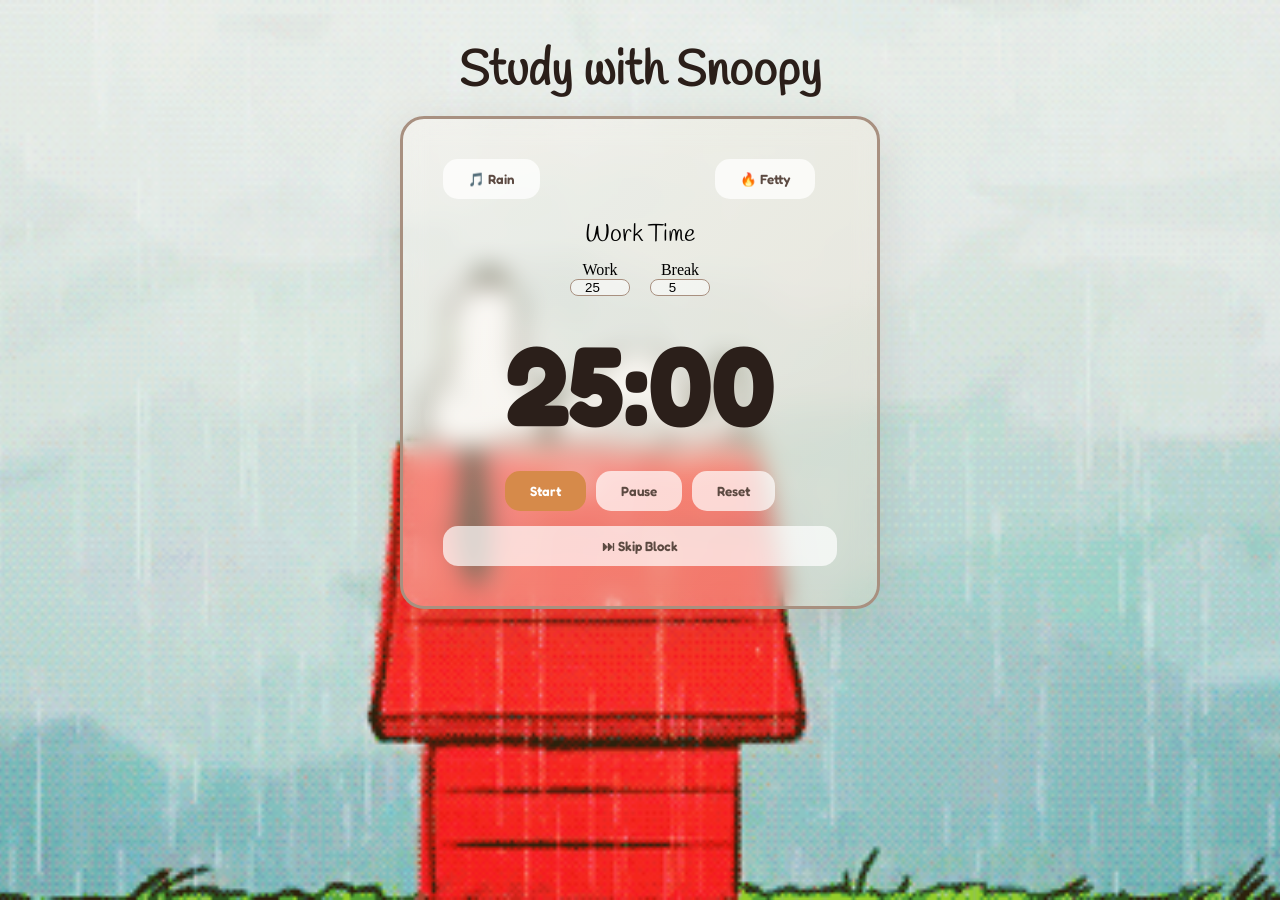
==== commit d803a23a: "Update index.html" ====
--- a/index.html
+++ b/index.html
@@ -54,7 +54,7 @@
     <h1 class="title-banner">Study with Snoopy</h1>
 
     <div class="timer-panel">
-      <div style="display:flex; gap:175x; margin-bottom:20px;">
+      <div style="display:flex; gap:175px; margin-bottom:20px;">
         <button class="btn btn-secondary" id="rain-btn">🎵 Rain</button>
         <button class="btn btn-secondary" id="fetty-btn">🔥 Fetty</button>
       </div>
